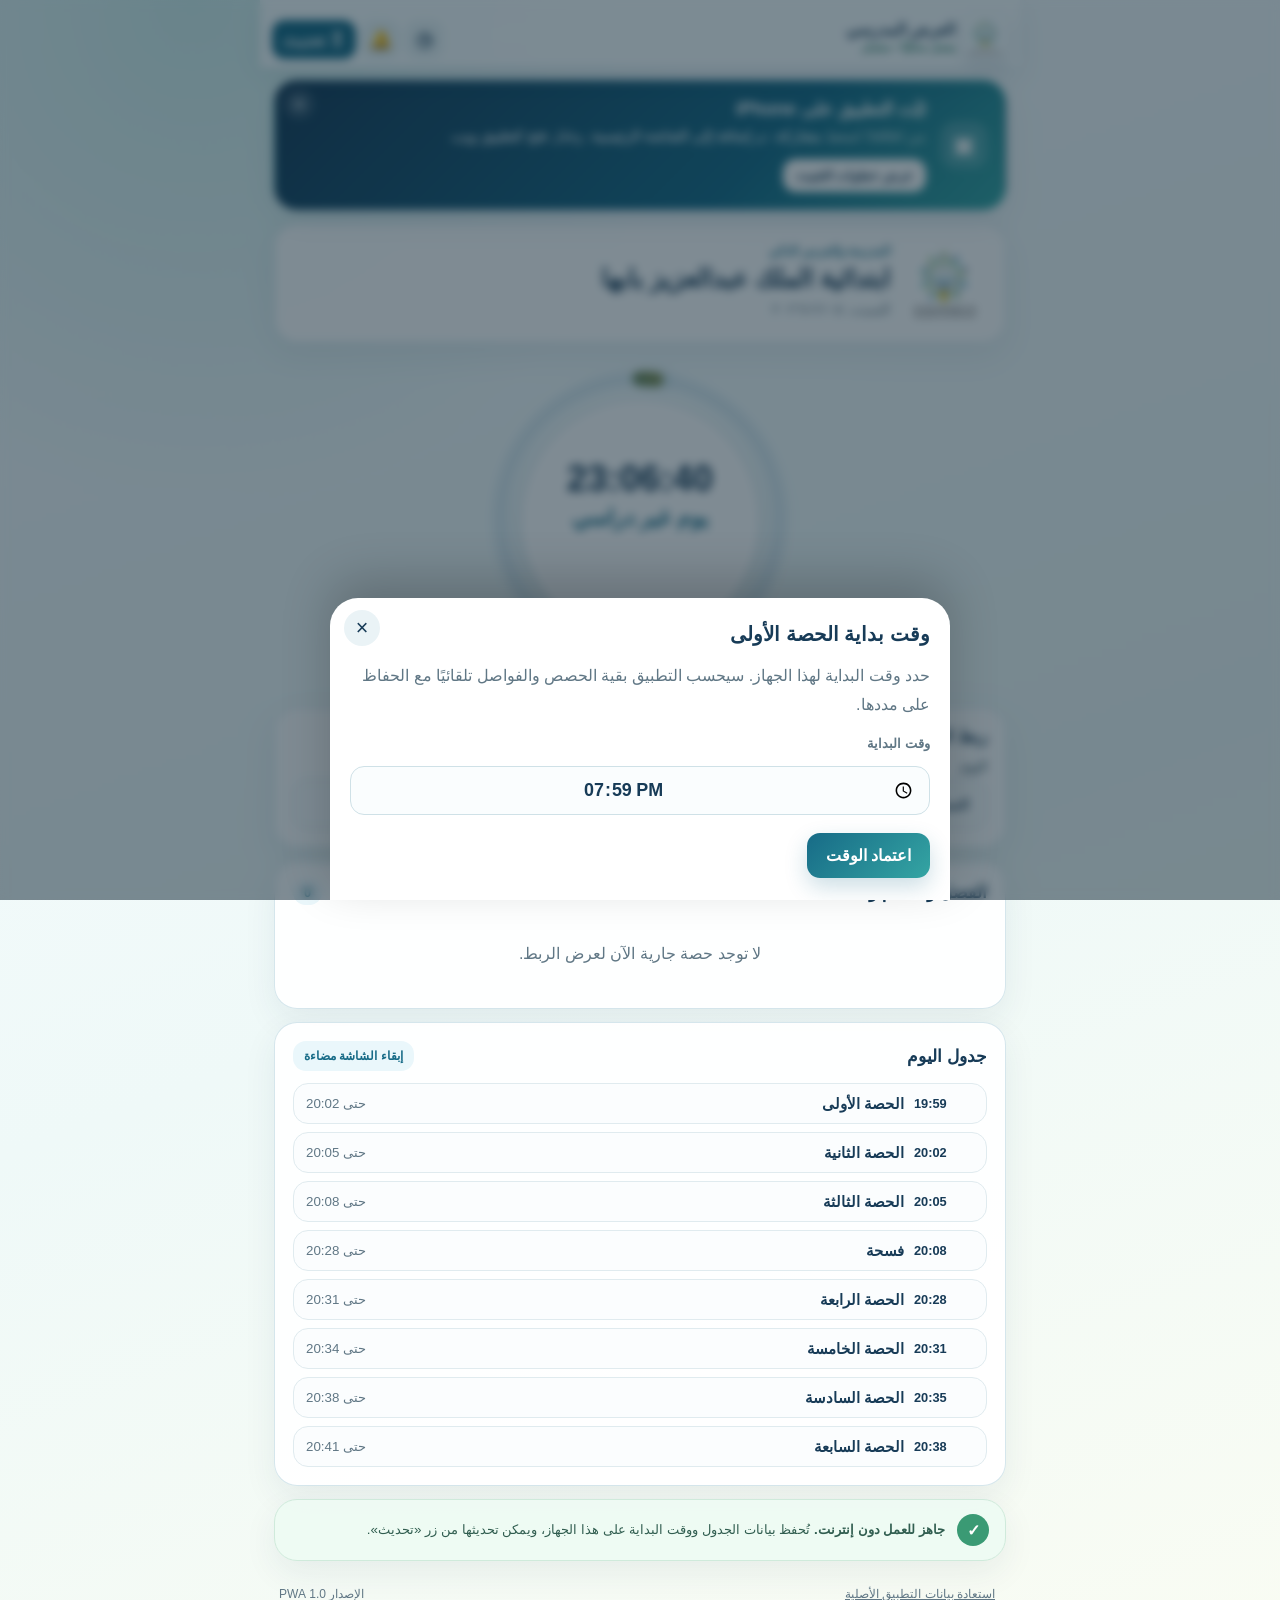
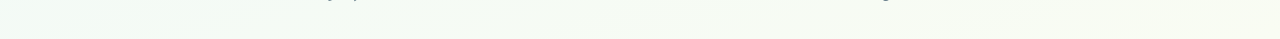
==== iphone/index.html @ 7c3bad20 "إتاحة تطبيق iPhone كتطبيق ويب قابل للتثبيت" ====
<!doctype html>
<html lang="ar" dir="rtl">
<head>
  <meta charset="utf-8">
  <meta name="viewport" content="width=device-width,initial-scale=1,viewport-fit=cover">
  <meta name="theme-color" content="#176b87">
  <meta name="description" content="تطبيق المدرسة والجرس الذكي للعرض المدرسي على iPhone ويعمل دون إنترنت.">
  <meta name="apple-mobile-web-app-capable" content="yes">
  <meta name="mobile-web-app-capable" content="yes">
  <meta name="apple-mobile-web-app-status-bar-style" content="default">
  <meta name="apple-mobile-web-app-title" content="المدرسة والجرس">
  <link rel="manifest" href="./manifest.webmanifest">
  <link rel="apple-touch-icon" sizes="180x180" href="./icons/apple-touch-icon.png">
  <link rel="icon" type="image/png" sizes="192x192" href="./icons/icon-192.png">
  <link rel="stylesheet" href="./styles.css">
  <title>المدرسة والجرس الذكي</title>
</head>
<body>
  <div id="boot" class="boot" aria-live="polite">
    <img src="./icons/icon-1024.png" width="150" height="150" alt="">
    <strong>المدرسة والجرس الذكي</strong>
    <span>جاري تجهيز بيانات المدرسة…</span>
    <div class="boot-bar"><i></i></div>
  </div>

  <main id="app" class="app-shell" hidden>
    <header class="topbar">
      <div class="topbar-title">
        <img src="./icons/icon-192.png" width="44" height="44" alt="">
        <div>
          <strong>العرض المدرسي</strong>
          <span id="connection-state">يعمل محليًا</span>
        </div>
      </div>
      <div class="topbar-actions">
        <button id="time-button" class="icon-button" type="button" title="وقت بداية الحصة الأولى" aria-label="وقت بداية الحصة الأولى">◷</button>
        <button id="bell-button" class="icon-button" type="button" title="تشغيل الجرس" aria-label="تشغيل الجرس">🔔</button>
        <button id="update-button" class="text-button" type="button"><span>↥</span> تحديث</button>
        <input id="update-file" type="file" accept=".schooldata,.db,.sqlite,.sqlite3,.json,application/json,application/octet-stream" hidden>
      </div>
    </header>

    <section id="install-card" class="install-card" aria-labelledby="install-title">
      <button id="dismiss-install" class="dismiss" type="button" aria-label="إخفاء">×</button>
      <div class="install-icon">▣</div>
      <div>
        <h1 id="install-title">ثبّت التطبيق على iPhone</h1>
        <p>من Safari اضغط <strong>مشاركة</strong>، ثم <strong>إضافة إلى الشاشة الرئيسية</strong>، وفعّل <strong>فتح كتطبيق ويب</strong>.</p>
        <button id="install-help-button" class="primary-button compact" type="button">عرض خطوات التثبيت</button>
      </div>
    </section>

    <section class="school-card">
      <img class="school-logo" src="./icons/icon-1024.png" width="84" height="84" alt="شعار المدرسة">
      <div>
        <p class="eyebrow">المدرسة والجرس الذكي</p>
        <h1 id="school-name">ابتدائية الملك عبدالعزيز بأبها</h1>
        <p id="school-date" class="muted"></p>
        <p id="local-start-label" class="local-start"></p>
      </div>
    </section>

    <section class="clock-card" aria-live="polite">
      <div class="clock-ring">
        <svg viewBox="0 0 320 320" aria-hidden="true">
          <defs>
            <linearGradient id="ring-gradient" x1="0" y1="0" x2="1" y2="1">
              <stop offset="0" stop-color="#34a5a3"></stop>
              <stop offset=".58" stop-color="#176b87"></stop>
              <stop offset="1" stop-color="#f3b61f"></stop>
            </linearGradient>
          </defs>
          <circle class="ring-track" cx="160" cy="160" r="142"></circle>
          <circle id="ring-progress" class="ring-progress" cx="160" cy="160" r="142"></circle>
        </svg>
        <div class="clock-content">
          <time id="current-time">00:00:00</time>
          <strong id="period-title">تهيئة الجدول</strong>
          <span id="period-detail"></span>
          <b id="countdown"></b>
        </div>
      </div>
    </section>

    <section class="panel controls-panel">
      <h2>ربط الحصة الحالية</h2>
      <label>
        <span>اليوم</span>
        <select id="day-select"></select>
      </label>
      <label>
        <span>البحث</span>
        <input id="search-input" type="search" inputmode="search" autocomplete="off" placeholder="اسم المعلم أو المادة أو الفصل">
      </label>
    </section>

    <section class="panel">
      <div class="section-heading">
        <h2>الفصل والمعلم والمادة</h2>
        <span id="links-count" class="count-pill">0</span>
      </div>
      <div id="current-links" class="links-list"></div>
    </section>

    <section class="panel">
      <div class="section-heading">
        <h2>جدول اليوم</h2>
        <button id="wake-button" class="subtle-button" type="button">إبقاء الشاشة مضاءة</button>
      </div>
      <div id="schedule-list" class="schedule-list"></div>
    </section>

    <section class="offline-note">
      <span>✓</span>
      <p><strong>جاهز للعمل دون إنترنت.</strong> تُحفظ بيانات الجدول ووقت البداية على هذا الجهاز، ويمكن تحديثها من زر «تحديث».</p>
    </section>

    <footer>
      <button id="reset-button" type="button">استعادة بيانات التطبيق الأصلية</button>
      <span>الإصدار 1.0 PWA</span>
    </footer>
  </main>

  <div id="modal" class="modal" hidden>
    <div class="modal-backdrop" data-close-modal></div>
    <section class="modal-sheet" role="dialog" aria-modal="true" aria-labelledby="modal-title">
      <button class="modal-close" type="button" data-close-modal aria-label="إغلاق">×</button>
      <div id="modal-content"></div>
    </section>
  </div>

  <div id="toast" class="toast" role="status" aria-live="polite" hidden></div>

  <script src="./vendor/fflate.js" defer></script>
  <script src="./vendor/sql-wasm.js" defer></script>
  <script src="./app.js" defer></script>
</body>
</html>
---- iphone/styles.css ----
:root {
  color-scheme: light;
  --navy: #173b57;
  --primary: #176b87;
  --secondary: #34a5a3;
  --sky: #eaf7fb;
  --amber: #f3b61f;
  --muted: #607785;
  --line: #d7e7ec;
  --danger: #c63f3f;
  --safe-top: env(safe-area-inset-top, 0px);
  --safe-bottom: env(safe-area-inset-bottom, 0px);
  font-family: Tahoma, Arial, sans-serif;
}

* { box-sizing: border-box; }

html {
  min-height: 100%;
  background: #eef8fa;
  -webkit-text-size-adjust: 100%;
}

body {
  min-height: 100vh;
  min-height: 100dvh;
  margin: 0;
  color: var(--navy);
  background:
    radial-gradient(circle at 15% 0, rgba(99, 205, 190, .25), transparent 31rem),
    linear-gradient(160deg, #f7fcff, #eff9f8 55%, #f9fcf3);
  overscroll-behavior-y: none;
}

button, input, select { font: inherit; }
button { -webkit-tap-highlight-color: transparent; }
[hidden] { display: none !important; }

.boot {
  position: fixed;
  inset: 0;
  z-index: 50;
  display: grid;
  place-content: center;
  justify-items: center;
  gap: 13px;
  padding: 28px;
  padding-top: calc(28px + var(--safe-top));
  background: linear-gradient(155deg, #f6fcff, #e9f8f4);
  text-align: center;
}

.boot img { width: 145px; height: 145px; object-fit: contain; }
.boot strong { font-size: 1.32rem; font-weight: 900; }
.boot span { color: var(--muted); }
.boot-bar { width: min(220px, 70vw); height: 7px; overflow: hidden; border-radius: 999px; background: #dcecf2; }
.boot-bar i { display: block; width: 45%; height: 100%; border-radius: inherit; background: linear-gradient(90deg, var(--secondary), var(--primary)); animation: loading 1.1s ease-in-out infinite alternate; }

@keyframes loading { to { transform: translateX(-120%); } }

.app-shell {
  width: min(760px, 100%);
  min-height: 100vh;
  margin: 0 auto;
  padding: calc(80px + var(--safe-top)) 14px calc(28px + var(--safe-bottom));
}

.topbar {
  position: fixed;
  z-index: 30;
  top: 0;
  left: 50%;
  width: min(760px, 100%);
  min-height: calc(68px + var(--safe-top));
  transform: translateX(-50%);
  display: flex;
  align-items: flex-end;
  justify-content: space-between;
  gap: 10px;
  padding: calc(8px + var(--safe-top)) 12px 8px;
  border-bottom: 1px solid rgba(211, 229, 235, .9);
  background: rgba(250, 254, 255, .88);
  box-shadow: 0 8px 28px rgba(23, 59, 87, .08);
  -webkit-backdrop-filter: blur(20px);
  backdrop-filter: blur(20px);
}

.topbar-title { min-width: 0; display: flex; align-items: center; gap: 9px; }
.topbar-title img { width: 44px; height: 44px; flex: 0 0 auto; border-radius: 12px; box-shadow: 0 5px 14px rgba(23, 59, 87, .14); }
.topbar-title div { min-width: 0; display: grid; gap: 1px; }
.topbar-title strong { overflow: hidden; text-overflow: ellipsis; white-space: nowrap; font-size: .98rem; }
.topbar-title span { color: #37846f; font-size: .72rem; font-weight: 700; }
.topbar-actions { display: flex; align-items: center; gap: 5px; }

.icon-button, .text-button, .primary-button, .subtle-button {
  border: 0;
  border-radius: 13px;
  cursor: pointer;
  font-weight: 800;
}

.icon-button {
  display: grid;
  width: 39px;
  height: 39px;
  place-items: center;
  padding: 0;
  color: var(--navy);
  background: #e9f4f6;
  font-size: 1.17rem;
}

.icon-button.is-active { color: #fff; background: var(--primary); box-shadow: 0 7px 18px rgba(23, 107, 135, .28); }

.text-button {
  min-height: 39px;
  padding: 0 11px;
  color: #fff;
  background: var(--primary);
}

.text-button span { font-size: 1.2rem; }

.install-card, .school-card, .panel, .offline-note {
  border: 1px solid rgba(211, 229, 235, .95);
  border-radius: 23px;
  background: rgba(255, 255, 255, .92);
  box-shadow: 0 12px 34px rgba(23, 59, 87, .07);
}

.install-card {
  position: relative;
  display: grid;
  grid-template-columns: auto 1fr;
  gap: 14px;
  align-items: center;
  margin-bottom: 13px;
  padding: 17px;
  padding-left: 42px;
  color: #fff;
  border-color: transparent;
  background: linear-gradient(135deg, #173b57, #176b87 65%, #34a5a3);
}

.install-card h1 { margin: 0 0 5px; font-size: 1.13rem; }
.install-card p { margin: 0 0 10px; color: rgba(255,255,255,.86); font-size: .88rem; line-height: 1.7; }
.install-icon { display: grid; width: 48px; height: 48px; place-items: center; border-radius: 16px; background: rgba(255,255,255,.16); font-size: 1.55rem; }
.dismiss { position: absolute; top: 8px; left: 9px; width: 30px; height: 30px; border: 0; border-radius: 50%; color: #fff; background: rgba(255,255,255,.14); font-size: 1.25rem; }

.primary-button { padding: 13px 19px; color: #fff; background: linear-gradient(135deg, var(--primary), var(--secondary)); box-shadow: 0 9px 22px rgba(23, 107, 135, .22); }
.primary-button.compact { padding: 9px 13px; color: var(--navy); background: #fff; box-shadow: none; font-size: .82rem; }

.school-card {
  display: grid;
  grid-template-columns: 84px 1fr;
  gap: 14px;
  align-items: center;
  padding: 17px;
}

.school-logo { width: 84px; height: 84px; object-fit: contain; }
.eyebrow { margin: 0 0 3px; color: var(--primary); font-size: .78rem; font-weight: 800; }
.school-card h1 { margin: 0; font-size: clamp(1.12rem, 5vw, 1.55rem); line-height: 1.45; }
.muted { margin: 4px 0 0; color: var(--muted); font-size: .85rem; }
.local-start { margin: 5px 0 0; color: var(--primary); font-size: .82rem; font-weight: 800; }

.clock-card { display: grid; place-items: center; padding: 18px 0 13px; }
.clock-ring { position: relative; width: min(316px, 88vw); aspect-ratio: 1; }
.clock-ring svg { width: 100%; height: 100%; transform: rotate(-90deg); overflow: visible; }
.ring-track, .ring-progress { fill: none; stroke-width: 15; }
.ring-track { stroke: #dcecf2; }
.ring-progress { stroke: url(#ring-gradient); stroke-linecap: round; stroke-dasharray: 892.22; stroke-dashoffset: 875; transition: stroke-dashoffset .5s linear; filter: drop-shadow(0 5px 5px rgba(23,107,135,.2)); }

.clock-content {
  position: absolute;
  inset: 39px;
  display: flex;
  flex-direction: column;
  align-items: center;
  justify-content: center;
  padding: 15px;
  border: 1px solid rgba(216, 231, 236, .72);
  border-radius: 50%;
  background: #fff;
  box-shadow: 0 13px 28px rgba(23, 59, 87, .12);
  text-align: center;
}

.clock-content time { direction: ltr; color: var(--navy); font-size: clamp(1.65rem, 9vw, 2.28rem); font-weight: 900; font-variant-numeric: tabular-nums; }
.clock-content strong { margin-top: 5px; color: var(--primary); font-size: clamp(1.04rem, 5vw, 1.35rem); }
.clock-content span { min-height: 1.35em; margin-top: 3px; color: var(--muted); font-size: .85rem; }
.clock-content b { direction: ltr; min-height: 1.4em; margin-top: 6px; color: #a87400; font-size: 1.14rem; font-variant-numeric: tabular-nums; }

.panel { margin-top: 13px; padding: 18px; }
.panel h2 { margin: 0 0 13px; font-size: 1.08rem; }
.controls-panel { display: grid; grid-template-columns: 1fr 1fr; gap: 12px; }
.controls-panel h2 { grid-column: 1 / -1; margin-bottom: 0; }
label { display: grid; gap: 6px; color: var(--muted); font-size: .82rem; font-weight: 800; }
input, select { width: 100%; min-height: 49px; padding: 0 13px; border: 1px solid #cfe1e7; border-radius: 14px; outline: none; color: var(--navy); background: #fafdfe; }
input:focus, select:focus { border-color: var(--primary); box-shadow: 0 0 0 3px rgba(23, 107, 135, .1); }

.section-heading { display: flex; align-items: center; justify-content: space-between; gap: 12px; margin-bottom: 12px; }
.section-heading h2 { margin: 0; }
.count-pill { min-width: 29px; padding: 5px 8px; border-radius: 999px; color: var(--primary); background: var(--sky); text-align: center; font-size: .8rem; font-weight: 900; }
.links-list { display: grid; gap: 9px; }
.link-row { display: grid; grid-template-columns: 44px 1fr; gap: 11px; align-items: center; padding: 12px; border: 1px solid #d5e8ef; border-radius: 17px; background: var(--sky); }
.link-icon { display: grid; width: 44px; height: 44px; place-items: center; border-radius: 50%; color: var(--primary); background: #fff; font-size: 1.15rem; }
.link-row strong { display: block; font-size: 1rem; }
.link-row span { display: block; margin-top: 2px; color: var(--muted); font-size: .86rem; }
.empty { padding: 23px 12px; color: var(--muted); text-align: center; line-height: 1.7; }

.subtle-button { padding: 8px 11px; color: var(--primary); background: var(--sky); font-size: .76rem; }
.subtle-button.is-active { color: #fff; background: var(--primary); }
.schedule-list { display: grid; gap: 8px; }
.schedule-row { display: grid; grid-template-columns: 60px 1fr auto; gap: 10px; align-items: center; padding: 11px 12px; border: 1px solid #e0ebef; border-radius: 15px; background: #fbfdfe; }
.schedule-row.is-current { color: #fff; border-color: transparent; background: linear-gradient(135deg, var(--primary), var(--secondary)); box-shadow: 0 10px 24px rgba(23,107,135,.2); }
.schedule-row time { direction: ltr; font-size: .8rem; font-weight: 900; text-align: left; }
.schedule-row strong { font-size: .91rem; }
.schedule-row small { color: var(--muted); }
.schedule-row.is-current small { color: rgba(255,255,255,.82); }

.offline-note { display: grid; grid-template-columns: 34px 1fr; gap: 10px; align-items: center; margin-top: 13px; padding: 14px 16px; color: #315e50; background: rgba(239, 251, 244, .94); border-color: #cfeadb; }
.offline-note > span { display: grid; width: 32px; height: 32px; place-items: center; border-radius: 50%; color: #fff; background: #3a9a74; font-weight: 900; }
.offline-note p { margin: 0; font-size: .84rem; line-height: 1.7; }

footer { display: flex; align-items: center; justify-content: space-between; gap: 10px; padding: 20px 5px 4px; color: var(--muted); font-size: .75rem; }
footer button { padding: 6px; border: 0; color: var(--muted); background: transparent; text-decoration: underline; }

.modal[hidden], .toast[hidden] { display: none; }
.modal { position: fixed; z-index: 80; inset: 0; display: grid; align-items: end; }
.modal-backdrop { position: absolute; inset: 0; background: rgba(11, 34, 48, .52); -webkit-backdrop-filter: blur(5px); backdrop-filter: blur(5px); }
.modal-sheet { position: relative; z-index: 1; width: min(620px, 100%); max-height: min(82vh, 720px); margin: 0 auto; overflow: auto; padding: 24px 20px calc(22px + var(--safe-bottom)); border-radius: 28px 28px 0 0; background: #fff; box-shadow: 0 -18px 50px rgba(0,0,0,.2); animation: sheet-in .24s ease-out; }
.modal-close { position: absolute; top: 12px; left: 14px; width: 36px; height: 36px; border: 0; border-radius: 50%; color: var(--navy); background: #eaf3f6; font-size: 1.35rem; }
.modal-sheet h2 { margin: 0 0 10px; padding-left: 36px; font-size: 1.25rem; }
.modal-sheet p, .modal-sheet li { color: var(--muted); line-height: 1.8; }
.modal-sheet ol { padding-right: 22px; }
.modal-sheet .form-actions { display: flex; gap: 9px; margin-top: 18px; }
.modal-sheet input[type="time"] { direction: ltr; margin-top: 9px; font-size: 1.12rem; text-align: center; }
.share-glyph { display: inline-grid; width: 28px; height: 28px; place-items: center; border-radius: 8px; color: #fff; background: #1677d2; font-size: 1.1rem; }

@keyframes sheet-in { from { transform: translateY(45%); opacity: 0; } }

.toast { position: fixed; z-index: 100; right: 50%; bottom: calc(18px + var(--safe-bottom)); width: min(520px, calc(100% - 28px)); transform: translateX(50%); padding: 13px 16px; border-radius: 16px; color: #fff; background: #173b57; box-shadow: 0 14px 34px rgba(23,59,87,.3); text-align: center; font-size: .88rem; font-weight: 700; }
.toast.error { background: var(--danger); }

body.standalone .install-card { display: none; }

@media (max-width: 560px) {
  .app-shell { padding-right: 9px; padding-left: 9px; }
  .topbar { padding-right: 8px; padding-left: 8px; }
  .topbar-title img { width: 40px; height: 40px; }
  .topbar-title strong { font-size: .88rem; }
  .topbar-title span { font-size: .66rem; }
  .topbar-actions { gap: 3px; }
  .icon-button { width: 36px; height: 36px; }
  .text-button { min-height: 36px; padding: 0 9px; font-size: .78rem; }
  .install-card { grid-template-columns: 42px 1fr; padding: 15px; padding-left: 38px; }
  .school-card { grid-template-columns: 70px 1fr; padding: 14px; }
  .school-logo { width: 70px; height: 70px; }
  .controls-panel { grid-template-columns: 1fr; }
  .controls-panel h2 { grid-column: auto; }
  .panel { padding: 15px; }
  .schedule-row { grid-template-columns: 54px 1fr; }
  .schedule-row small { grid-column: 2; }
}

@media (max-width: 370px) {
  .topbar-title div { display: none; }
  .topbar-title img { width: 38px; height: 38px; }
  .clock-ring { width: 292px; }
  .clock-content { inset: 38px; }
}

@media (prefers-reduced-motion: reduce) {
  *, *::before, *::after { scroll-behavior: auto !important; transition: none !important; animation: none !important; }
}
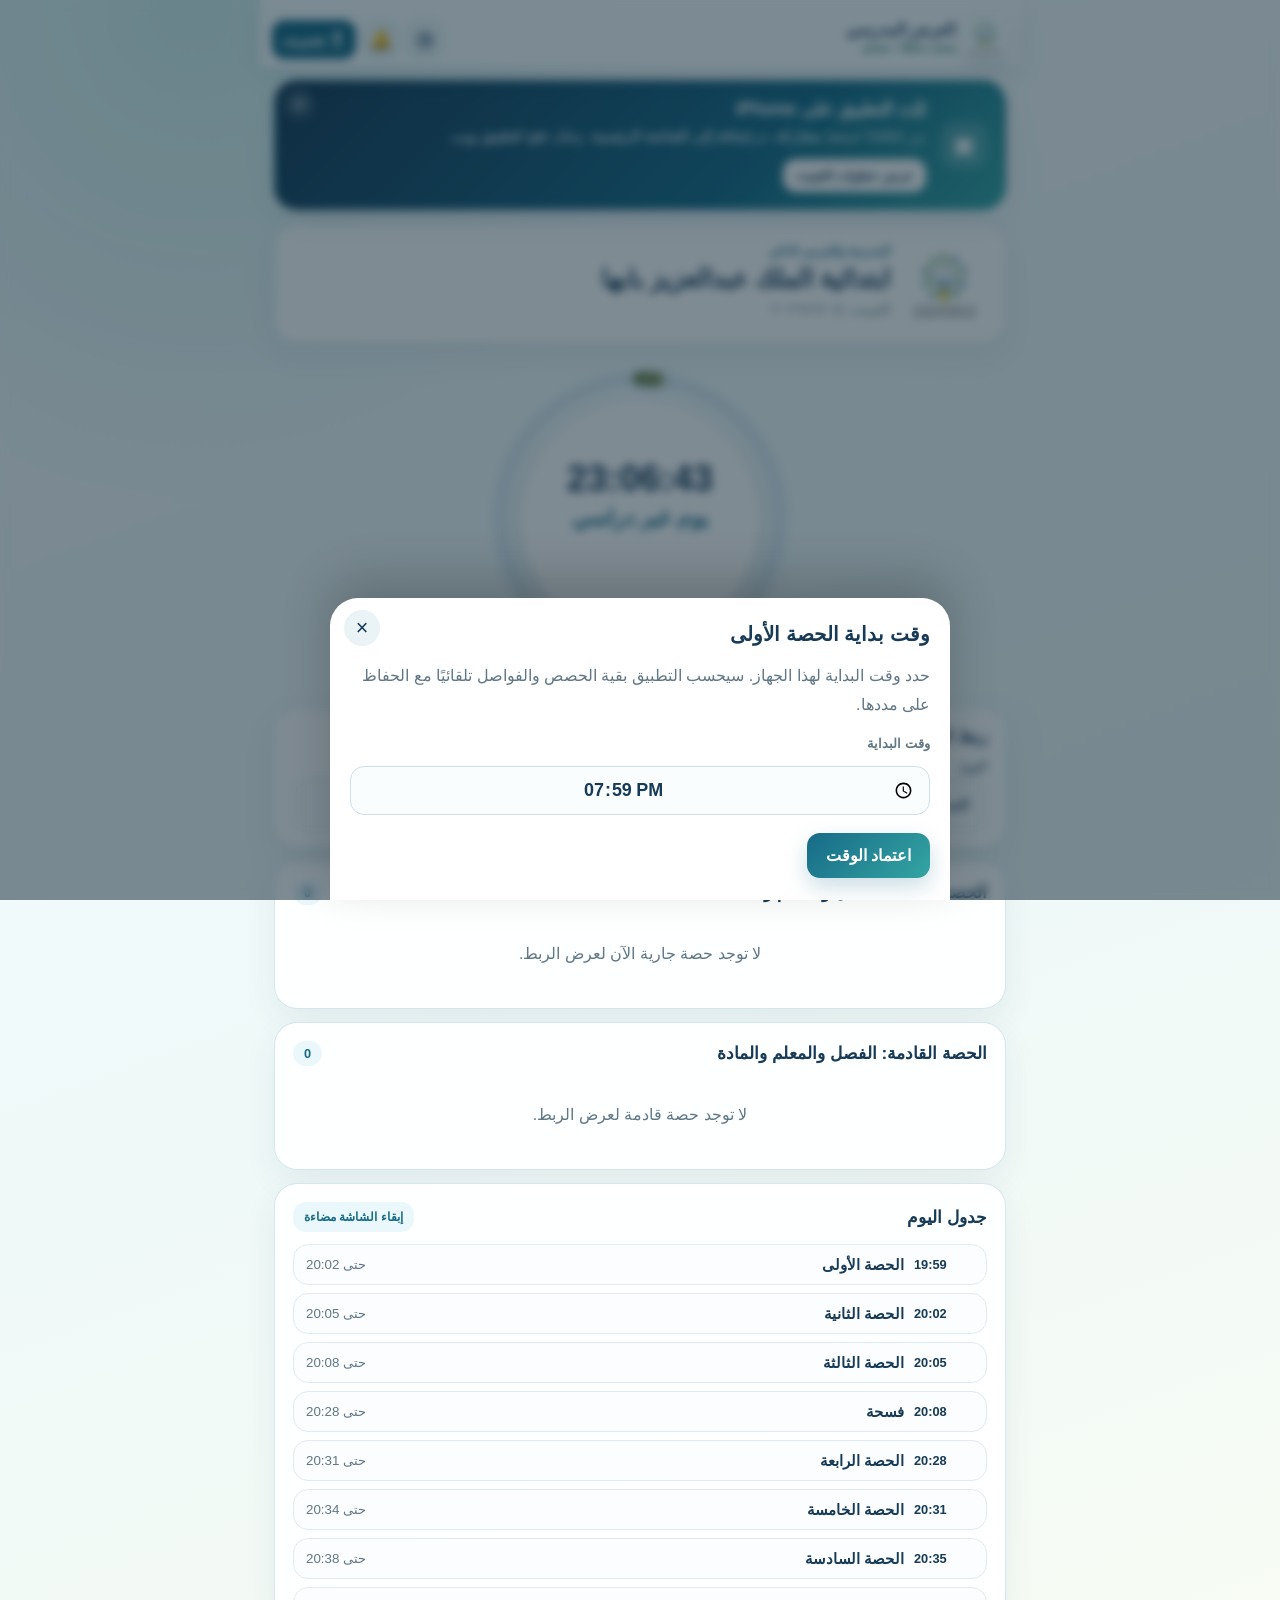
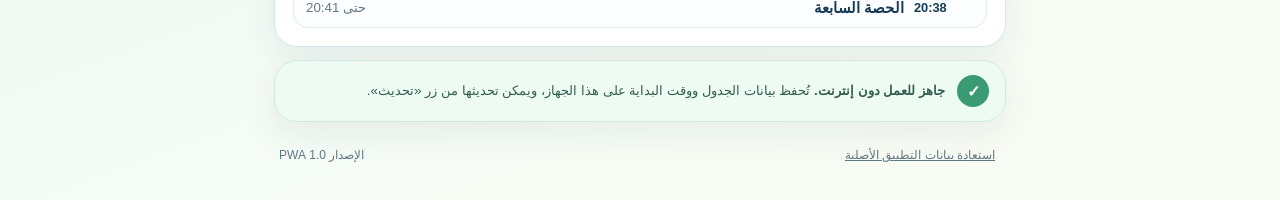
==== commit 3210f73b: "تحديث عام1448" ====
--- a/iphone/index.html
+++ b/iphone/index.html
@@ -83,7 +83,7 @@
     </section>
 
     <section class="panel controls-panel">
-      <h2>ربط الحصة الحالية</h2>
+      <h2>ربط الحصة الحالية والقادمة</h2>
       <label>
         <span>اليوم</span>
         <select id="day-select"></select>
@@ -96,10 +96,18 @@
 
     <section class="panel">
       <div class="section-heading">
-        <h2>الفصل والمعلم والمادة</h2>
+        <h2>الحصة الحالية: الفصل والمعلم والمادة</h2>
         <span id="links-count" class="count-pill">0</span>
       </div>
       <div id="current-links" class="links-list"></div>
+    </section>
+
+    <section class="panel">
+      <div class="section-heading">
+        <h2>الحصة القادمة: الفصل والمعلم والمادة</h2>
+        <span id="next-links-count" class="count-pill">0</span>
+      </div>
+      <div id="next-links" class="links-list"></div>
     </section>
 
     <section class="panel">
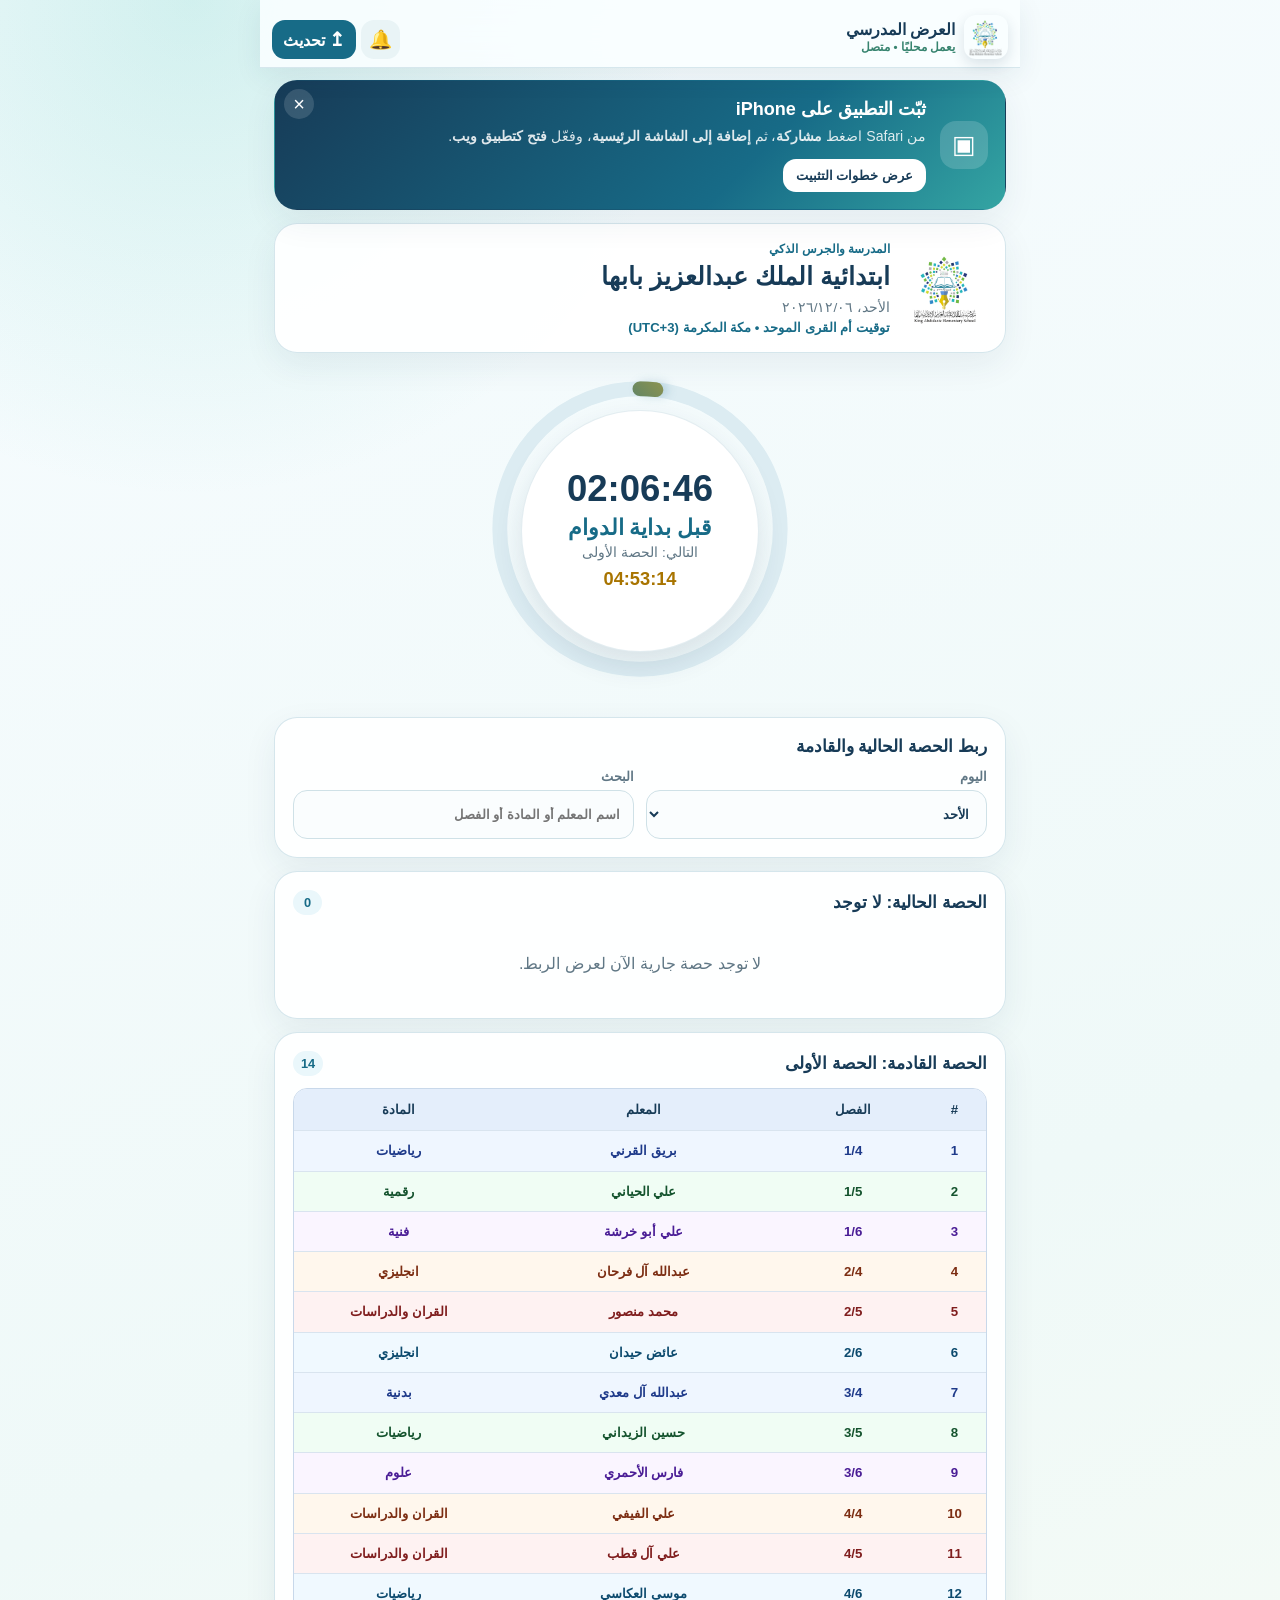
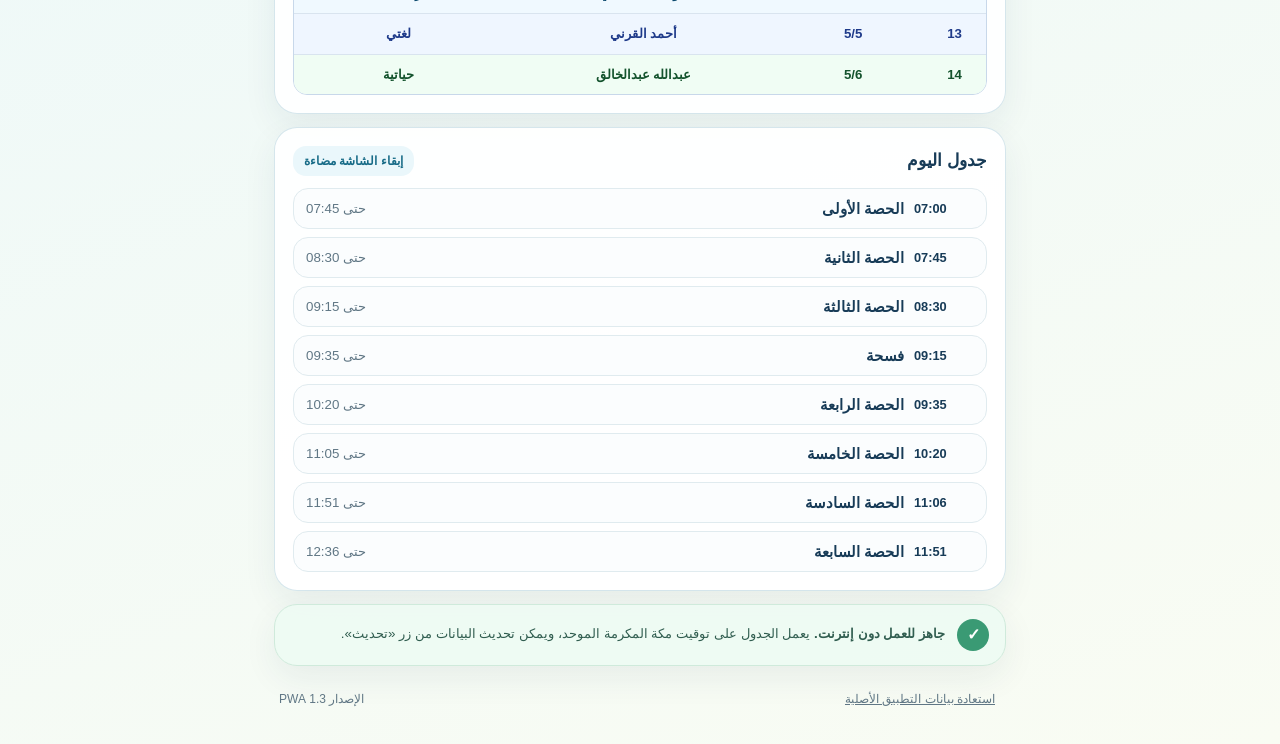
==== commit 9828966e: "تحديث عام1448: تصحيح المؤقت وتوقيت أم القرى" ====
--- a/iphone/index.html
+++ b/iphone/index.html
@@ -33,7 +33,6 @@
         </div>
       </div>
       <div class="topbar-actions">
-        <button id="time-button" class="icon-button" type="button" title="وقت بداية الحصة الأولى" aria-label="وقت بداية الحصة الأولى">◷</button>
         <button id="bell-button" class="icon-button" type="button" title="تشغيل الجرس" aria-label="تشغيل الجرس">🔔</button>
         <button id="update-button" class="text-button" type="button"><span>↥</span> تحديث</button>
         <input id="update-file" type="file" accept=".schooldata,.db,.sqlite,.sqlite3,.json,application/json,application/octet-stream" hidden>
@@ -56,7 +55,7 @@
         <p class="eyebrow">المدرسة والجرس الذكي</p>
         <h1 id="school-name">ابتدائية الملك عبدالعزيز بأبها</h1>
         <p id="school-date" class="muted"></p>
-        <p id="local-start-label" class="local-start"></p>
+        <p class="local-start">توقيت أم القرى الموحد • مكة المكرمة (UTC+3)</p>
       </div>
     </section>
 
@@ -96,7 +95,7 @@
 
     <section class="panel">
       <div class="section-heading">
-        <h2>الحصة الحالية: الفصل والمعلم والمادة</h2>
+        <h2 id="current-links-title">الحصة الحالية</h2>
         <span id="links-count" class="count-pill">0</span>
       </div>
       <div id="current-links" class="links-list"></div>
@@ -104,7 +103,7 @@
 
     <section class="panel">
       <div class="section-heading">
-        <h2>الحصة القادمة: الفصل والمعلم والمادة</h2>
+        <h2 id="next-links-title">الحصة القادمة</h2>
         <span id="next-links-count" class="count-pill">0</span>
       </div>
       <div id="next-links" class="links-list"></div>
@@ -120,12 +119,12 @@
 
     <section class="offline-note">
       <span>✓</span>
-      <p><strong>جاهز للعمل دون إنترنت.</strong> تُحفظ بيانات الجدول ووقت البداية على هذا الجهاز، ويمكن تحديثها من زر «تحديث».</p>
+      <p><strong>جاهز للعمل دون إنترنت.</strong> يعمل الجدول على توقيت مكة المكرمة الموحد، ويمكن تحديث البيانات من زر «تحديث».</p>
     </section>
 
     <footer>
       <button id="reset-button" type="button">استعادة بيانات التطبيق الأصلية</button>
-      <span>الإصدار 1.0 PWA</span>
+      <span>الإصدار 1.3 PWA</span>
     </footer>
   </main>
 
--- a/iphone/styles.css
+++ b/iphone/styles.css
@@ -203,10 +203,18 @@
 .section-heading h2 { margin: 0; }
 .count-pill { min-width: 29px; padding: 5px 8px; border-radius: 999px; color: var(--primary); background: var(--sky); text-align: center; font-size: .8rem; font-weight: 900; }
 .links-list { display: grid; gap: 9px; }
-.link-row { display: grid; grid-template-columns: 44px 1fr; gap: 11px; align-items: center; padding: 12px; border: 1px solid #d5e8ef; border-radius: 17px; background: var(--sky); }
-.link-icon { display: grid; width: 44px; height: 44px; place-items: center; border-radius: 50%; color: var(--primary); background: #fff; font-size: 1.15rem; }
-.link-row strong { display: block; font-size: 1rem; }
-.link-row span { display: block; margin-top: 2px; color: var(--muted); font-size: .86rem; }
+.assignment-table { overflow: hidden; border: 1px solid #c8d8ea; border-radius: 14px; }
+.assignment-table-row { direction: rtl; display: grid; grid-template-columns: .45fr 1fr 2fr 1.5fr; align-items: stretch; border-bottom: 1px solid #d9e4ef; }
+.assignment-table-row:last-child { border-bottom: 0; }
+.assignment-table-row span { display: grid; min-width: 0; place-items: center; padding: 10px 4px; text-align: center; font-size: .83rem; font-weight: 800; line-height: 1.45; overflow-wrap: anywhere; }
+.assignment-table-head { color: var(--navy); background: #e4eefb; }
+.assignment-table-head span { padding-top: 11px; padding-bottom: 11px; font-weight: 900; }
+.palette-0 { color: #1e3a8a; background: #eff6ff; }
+.palette-1 { color: #14532d; background: #f0fdf4; }
+.palette-2 { color: #4a1d96; background: #faf5ff; }
+.palette-3 { color: #7c2d12; background: #fff7ed; }
+.palette-4 { color: #7f1d1d; background: #fef2f2; }
+.palette-5 { color: #0c4a6e; background: #f0f9ff; }
 .empty { padding: 23px 12px; color: var(--muted); text-align: center; line-height: 1.7; }
 
 .subtle-button { padding: 8px 11px; color: var(--primary); background: var(--sky); font-size: .76rem; }
@@ -260,6 +268,7 @@
   .controls-panel { grid-template-columns: 1fr; }
   .controls-panel h2 { grid-column: auto; }
   .panel { padding: 15px; }
+  .assignment-table-row span { padding-right: 2px; padding-left: 2px; font-size: .76rem; }
   .schedule-row { grid-template-columns: 54px 1fr; }
   .schedule-row small { grid-column: 2; }
 }
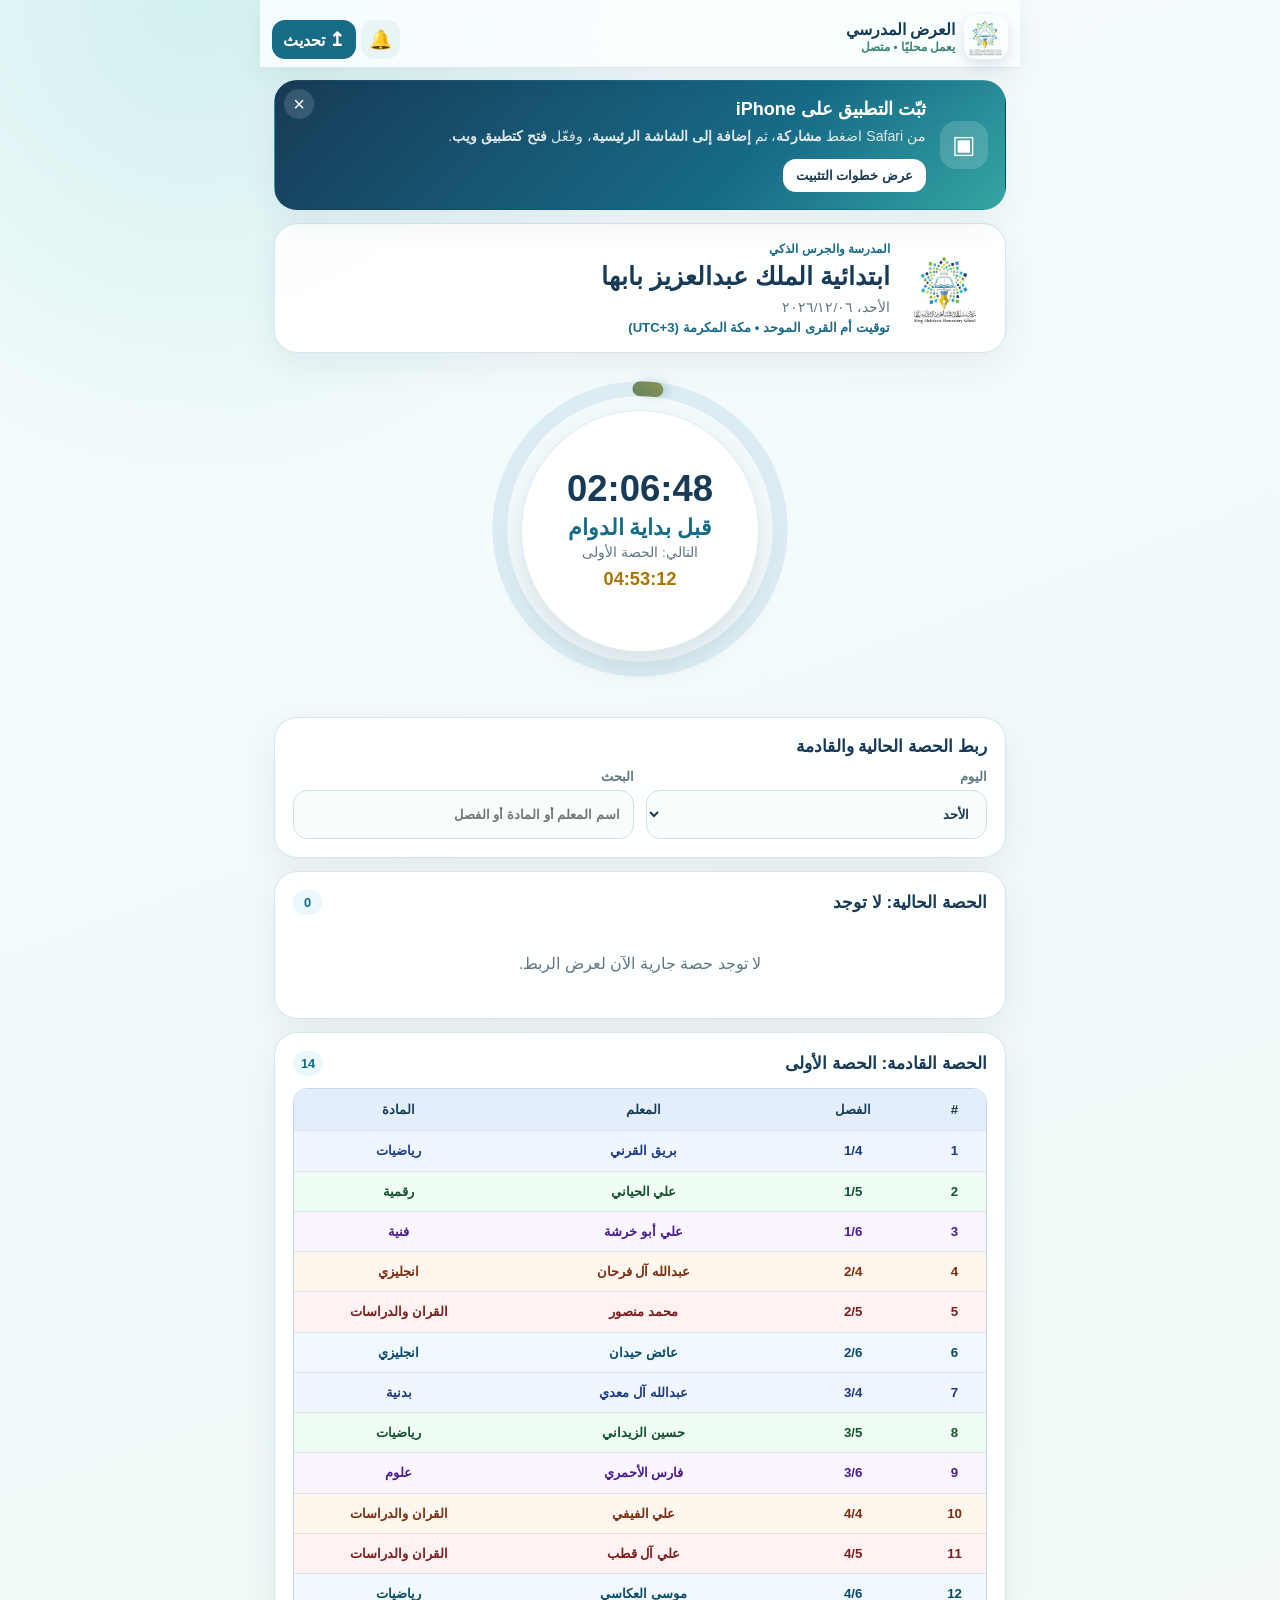
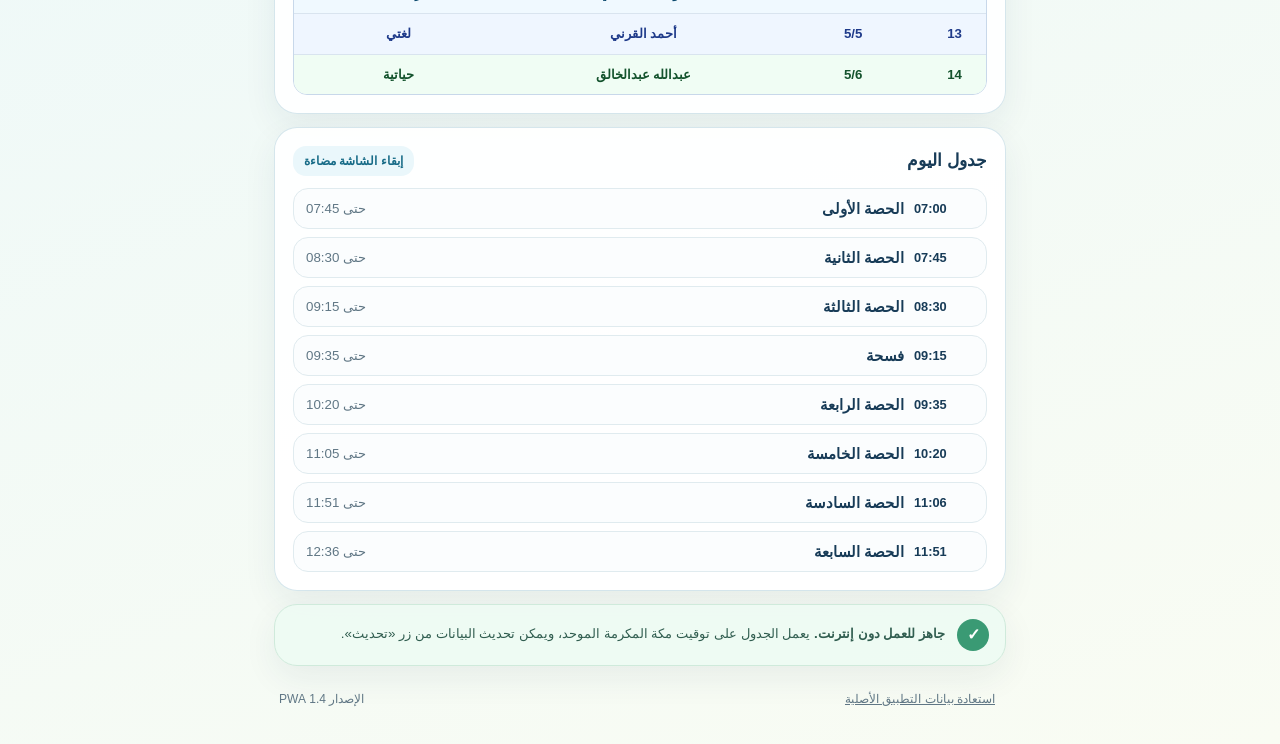
==== commit bfca0f3e: "ربط أصوات الحصص ومنع تداخل الجرس" ====
--- a/iphone/index.html
+++ b/iphone/index.html
@@ -124,7 +124,7 @@
 
     <footer>
       <button id="reset-button" type="button">استعادة بيانات التطبيق الأصلية</button>
-      <span>الإصدار 1.3 PWA</span>
+      <span>الإصدار 1.4 PWA</span>
     </footer>
   </main>
 
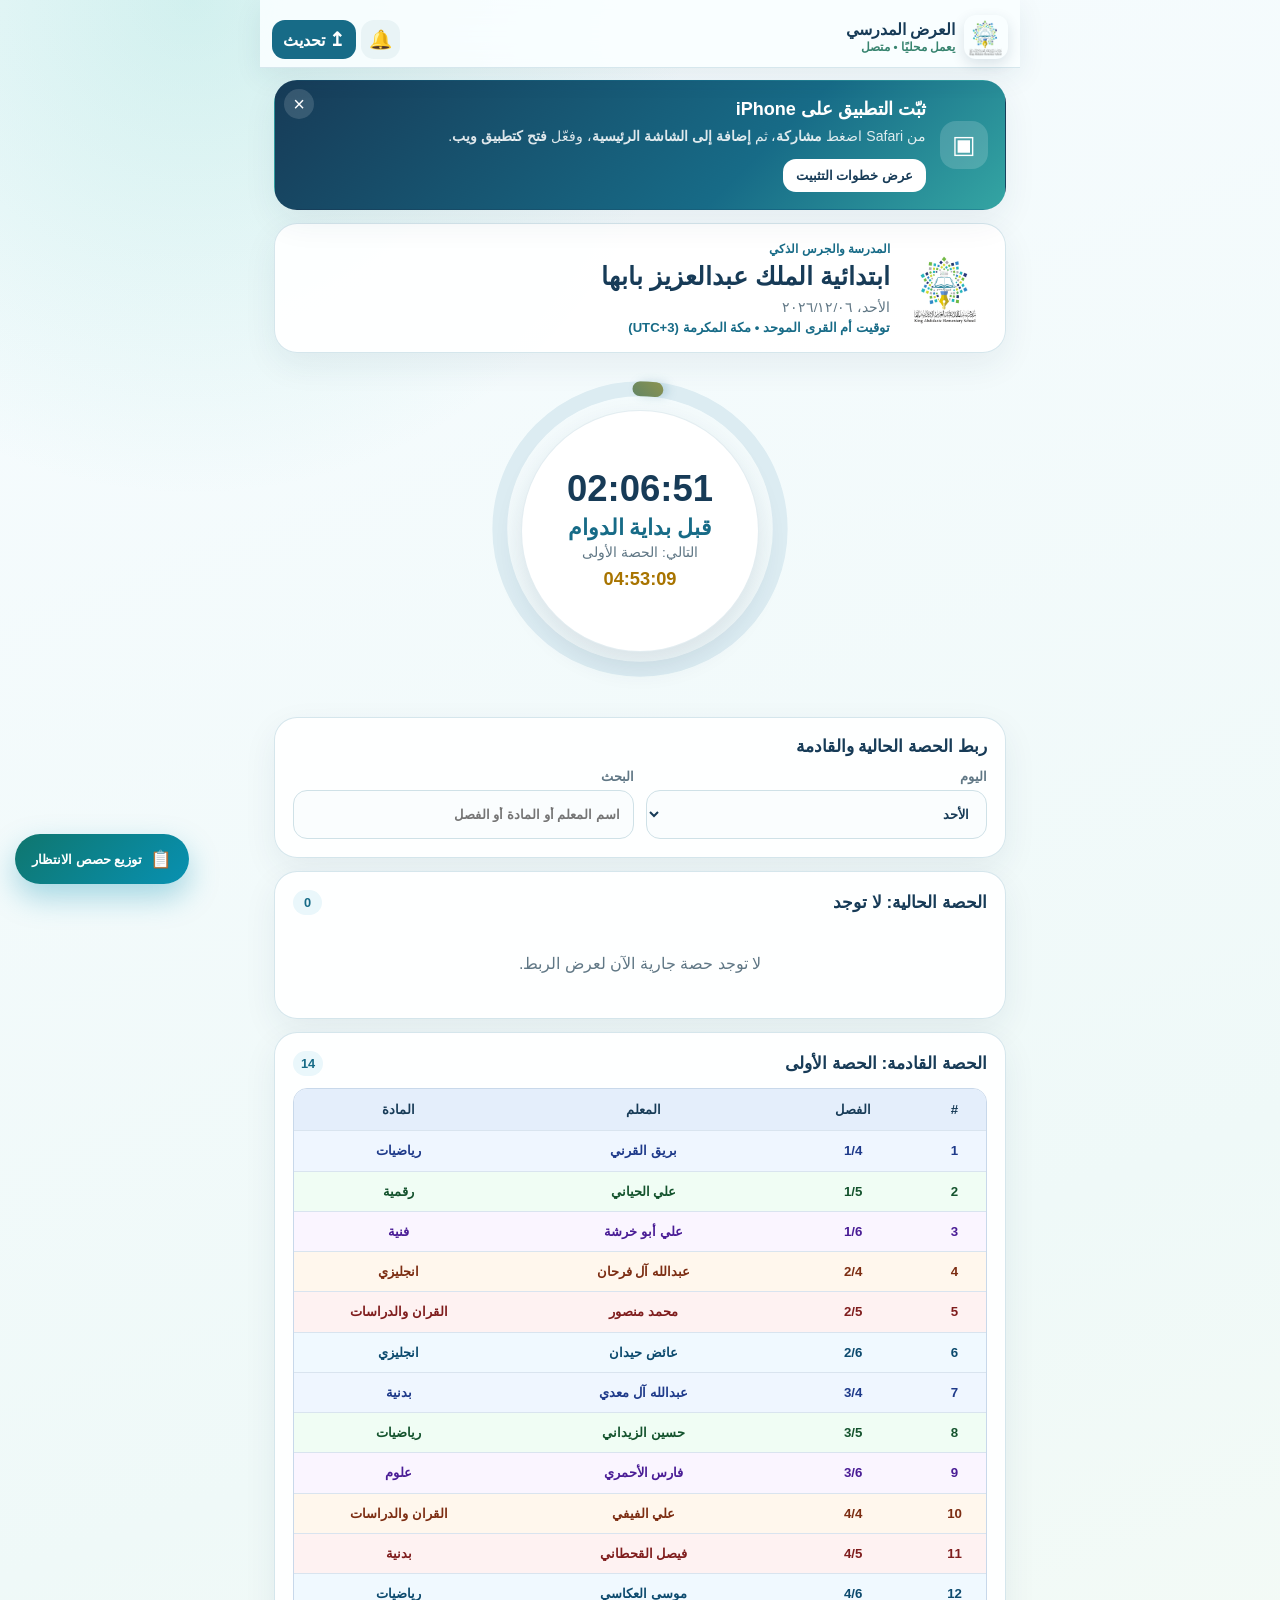
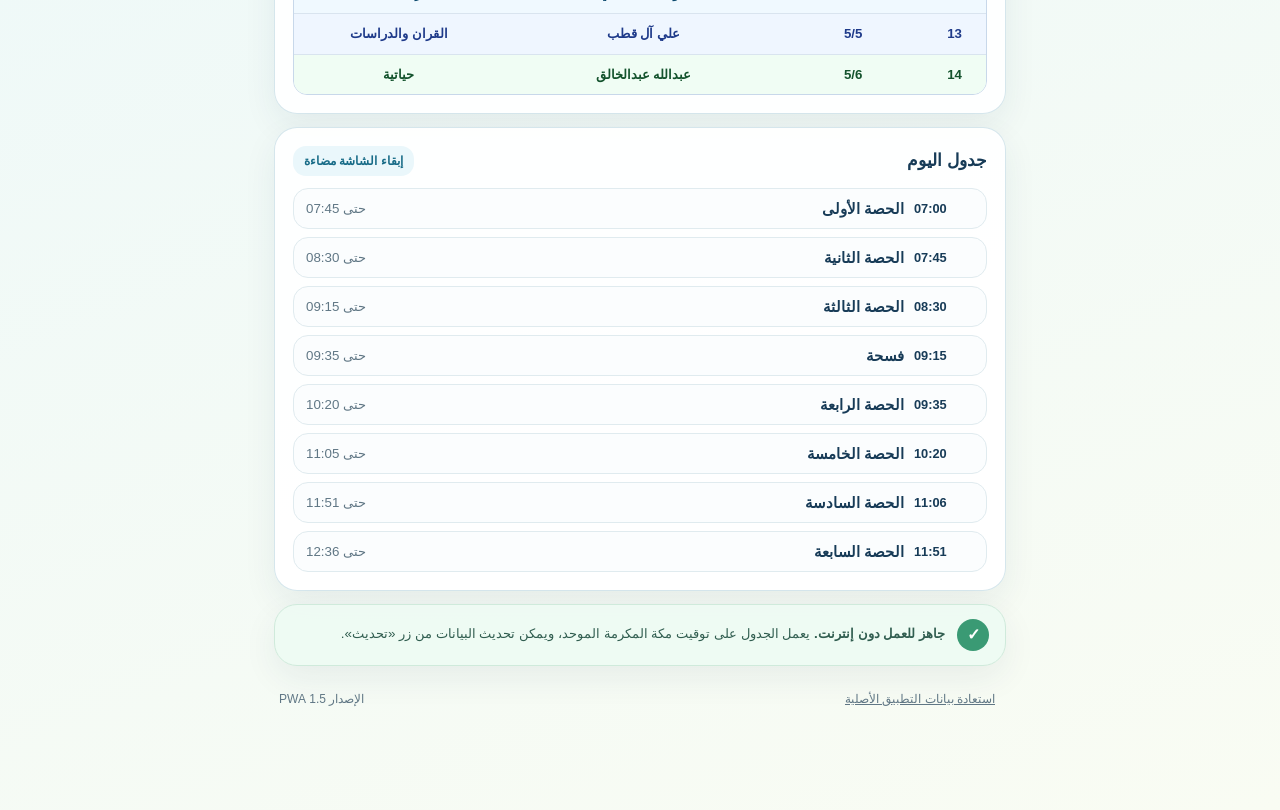
==== commit 8f4233da: "إضافة توزيع حصص الانتظار مع البحث" ====
--- a/iphone/index.html
+++ b/iphone/index.html
@@ -122,9 +122,14 @@
       <p><strong>جاهز للعمل دون إنترنت.</strong> يعمل الجدول على توقيت مكة المكرمة الموحد، ويمكن تحديث البيانات من زر «تحديث».</p>
     </section>
 
+    <button id="waiting-button" class="waiting-fab" type="button" aria-label="عرض توزيع حصص الانتظار">
+      <span aria-hidden="true">📋</span>
+      <strong>توزيع حصص الانتظار</strong>
+    </button>
+
     <footer>
       <button id="reset-button" type="button">استعادة بيانات التطبيق الأصلية</button>
-      <span>الإصدار 1.4 PWA</span>
+      <span>الإصدار 1.5 PWA</span>
     </footer>
   </main>
 
--- a/iphone/styles.css
+++ b/iphone/styles.css
@@ -231,8 +231,25 @@
 .offline-note > span { display: grid; width: 32px; height: 32px; place-items: center; border-radius: 50%; color: #fff; background: #3a9a74; font-weight: 900; }
 .offline-note p { margin: 0; font-size: .84rem; line-height: 1.7; }
 
-footer { display: flex; align-items: center; justify-content: space-between; gap: 10px; padding: 20px 5px 4px; color: var(--muted); font-size: .75rem; }
+footer { display: flex; align-items: center; justify-content: space-between; gap: 10px; padding: 20px 5px calc(70px + var(--safe-bottom)); color: var(--muted); font-size: .75rem; }
 footer button { padding: 6px; border: 0; color: var(--muted); background: transparent; text-decoration: underline; }
+
+.waiting-fab { position: fixed; z-index: 45; left: max(15px, env(safe-area-inset-left)); bottom: calc(16px + var(--safe-bottom)); display: flex; align-items: center; gap: 8px; min-height: 50px; padding: 0 17px; border: 0; border-radius: 999px; color: #fff; background: linear-gradient(135deg, #0f766e, #0891b2); box-shadow: 0 13px 30px rgba(8, 145, 178, .34); font-size: .82rem; }
+.waiting-fab span { font-size: 1.08rem; }
+.waiting-fab strong { font-weight: 900; }
+.waiting-fab:active { transform: translateY(1px); }
+.waiting-summary { margin: 0 0 14px; padding: 10px 12px; border: 1px solid #a5f3fc; border-radius: 13px; color: #155e75 !important; background: #ecfeff; text-align: center; font-size: .82rem; font-weight: 900; }
+.waiting-search-label { margin-bottom: 8px; }
+.waiting-result-count { margin: 8px 0 !important; color: var(--navy) !important; font-size: .79rem; font-weight: 900; }
+.waiting-results { display: grid; gap: 9px; }
+.waiting-card { display: grid; grid-template-columns: 38px 1fr; gap: 8px 10px; align-items: center; padding: 12px; border: 1px solid #dce8ed; border-radius: 16px; background: #f9fcfd; }
+.waiting-order { display: grid; width: 38px; height: 38px; place-items: center; border-radius: 50%; color: var(--primary); background: var(--sky); }
+.waiting-identity { display: grid; gap: 2px; min-width: 0; }
+.waiting-identity strong { color: var(--navy); font-size: .94rem; }
+.waiting-identity span { color: var(--primary); font-size: .78rem; font-weight: 800; }
+.waiting-counts { grid-column: 1 / -1; display: flex; flex-wrap: wrap; gap: 6px; }
+.waiting-chip { padding: 5px 8px; border-radius: 999px; color: var(--primary); background: var(--sky); font-size: .7rem; font-weight: 900; }
+.waiting-chip.reserve { color: #8a5a00; background: #fff4d6; }
 
 .modal[hidden], .toast[hidden] { display: none; }
 .modal { position: fixed; z-index: 80; inset: 0; display: grid; align-items: end; }
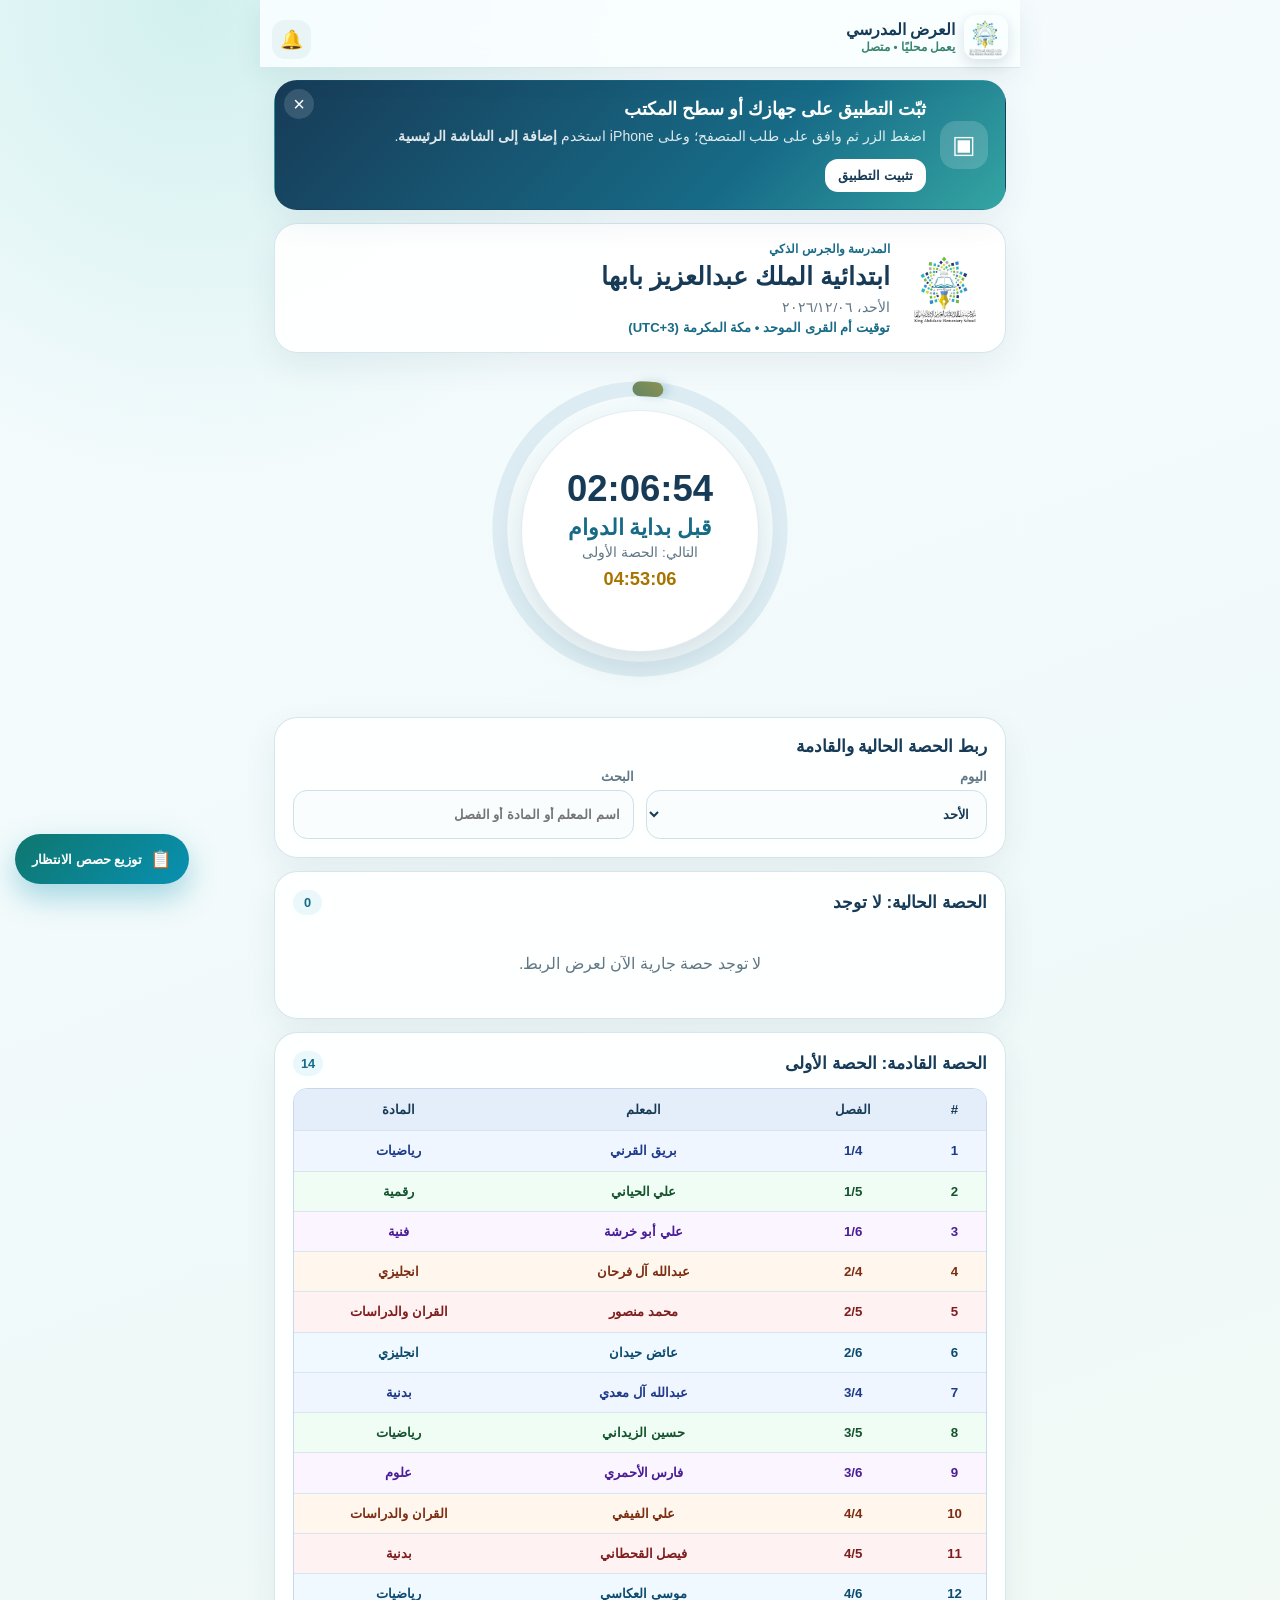
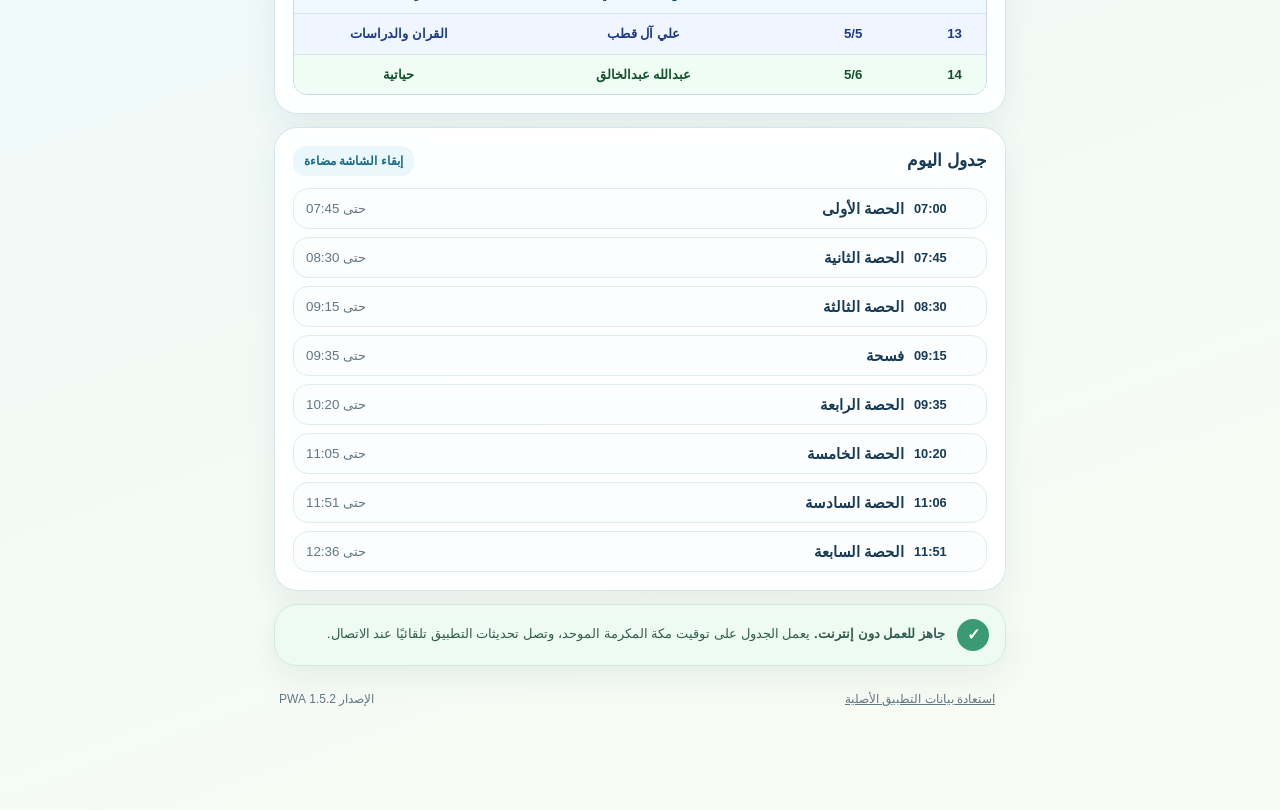
==== commit ba7b5bb9: "تحديث الجدول العام والفصول وتوزيع الانتظار" ====
--- a/iphone/index.html
+++ b/iphone/index.html
@@ -4,7 +4,7 @@
   <meta charset="utf-8">
   <meta name="viewport" content="width=device-width,initial-scale=1,viewport-fit=cover">
   <meta name="theme-color" content="#176b87">
-  <meta name="description" content="تطبيق المدرسة والجرس الذكي للعرض المدرسي على iPhone ويعمل دون إنترنت.">
+  <meta name="description" content="تطبيق المدرسة والجرس الذكي للعرض المدرسي على Android وiPhone ويعمل دون إنترنت.">
   <meta name="apple-mobile-web-app-capable" content="yes">
   <meta name="mobile-web-app-capable" content="yes">
   <meta name="apple-mobile-web-app-status-bar-style" content="default">
@@ -34,8 +34,6 @@
       </div>
       <div class="topbar-actions">
         <button id="bell-button" class="icon-button" type="button" title="تشغيل الجرس" aria-label="تشغيل الجرس">🔔</button>
-        <button id="update-button" class="text-button" type="button"><span>↥</span> تحديث</button>
-        <input id="update-file" type="file" accept=".schooldata,.db,.sqlite,.sqlite3,.json,application/json,application/octet-stream" hidden>
       </div>
     </header>
 
@@ -43,9 +41,9 @@
       <button id="dismiss-install" class="dismiss" type="button" aria-label="إخفاء">×</button>
       <div class="install-icon">▣</div>
       <div>
-        <h1 id="install-title">ثبّت التطبيق على iPhone</h1>
-        <p>من Safari اضغط <strong>مشاركة</strong>، ثم <strong>إضافة إلى الشاشة الرئيسية</strong>، وفعّل <strong>فتح كتطبيق ويب</strong>.</p>
-        <button id="install-help-button" class="primary-button compact" type="button">عرض خطوات التثبيت</button>
+        <h1 id="install-title">ثبّت التطبيق على جهازك أو سطح المكتب</h1>
+        <p>اضغط الزر ثم وافق على طلب المتصفح؛ وعلى iPhone استخدم <strong>إضافة إلى الشاشة الرئيسية</strong>.</p>
+        <button id="install-help-button" class="primary-button compact" type="button">تثبيت التطبيق</button>
       </div>
     </section>
 
@@ -119,7 +117,7 @@
 
     <section class="offline-note">
       <span>✓</span>
-      <p><strong>جاهز للعمل دون إنترنت.</strong> يعمل الجدول على توقيت مكة المكرمة الموحد، ويمكن تحديث البيانات من زر «تحديث».</p>
+      <p><strong>جاهز للعمل دون إنترنت.</strong> يعمل الجدول على توقيت مكة المكرمة الموحد، وتصل تحديثات التطبيق تلقائيًا عند الاتصال.</p>
     </section>
 
     <button id="waiting-button" class="waiting-fab" type="button" aria-label="عرض توزيع حصص الانتظار">
@@ -129,7 +127,7 @@
 
     <footer>
       <button id="reset-button" type="button">استعادة بيانات التطبيق الأصلية</button>
-      <span>الإصدار 1.5 PWA</span>
+      <span>الإصدار 1.5.2 PWA</span>
     </footer>
   </main>
 
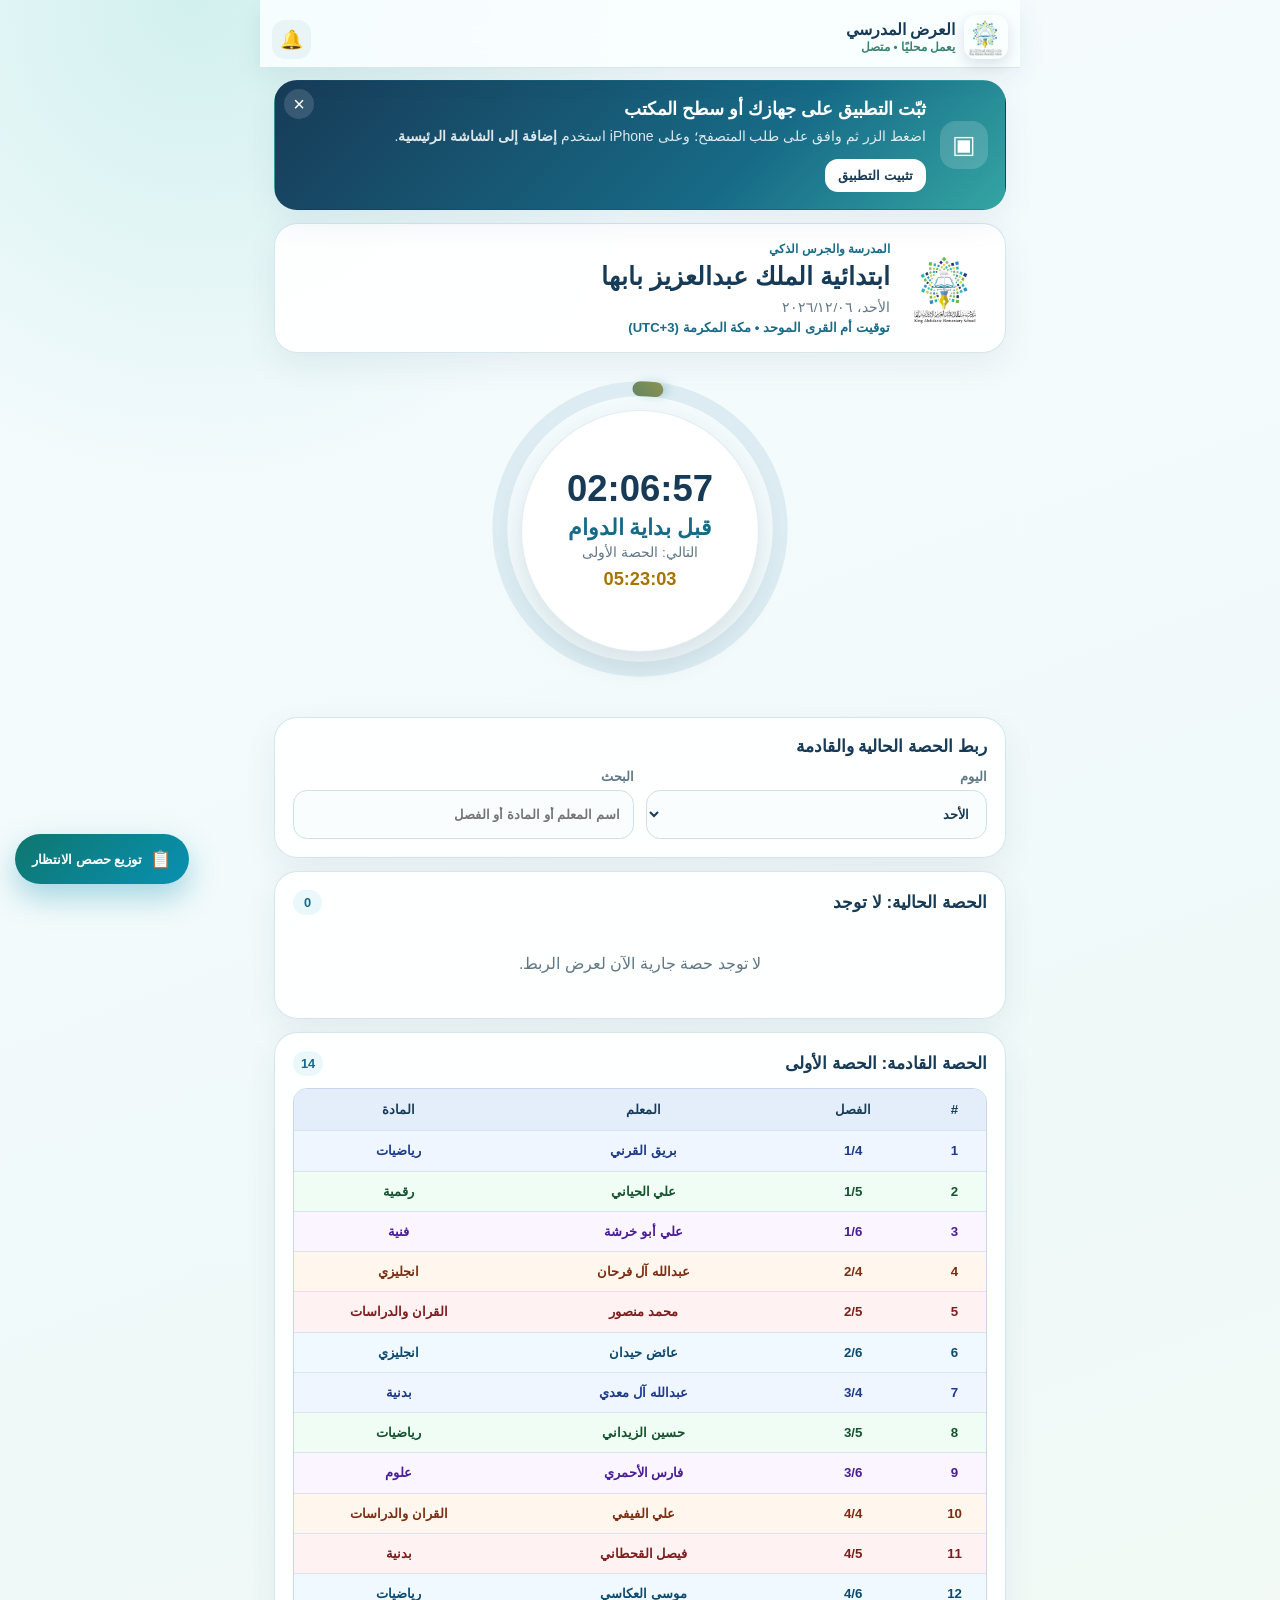
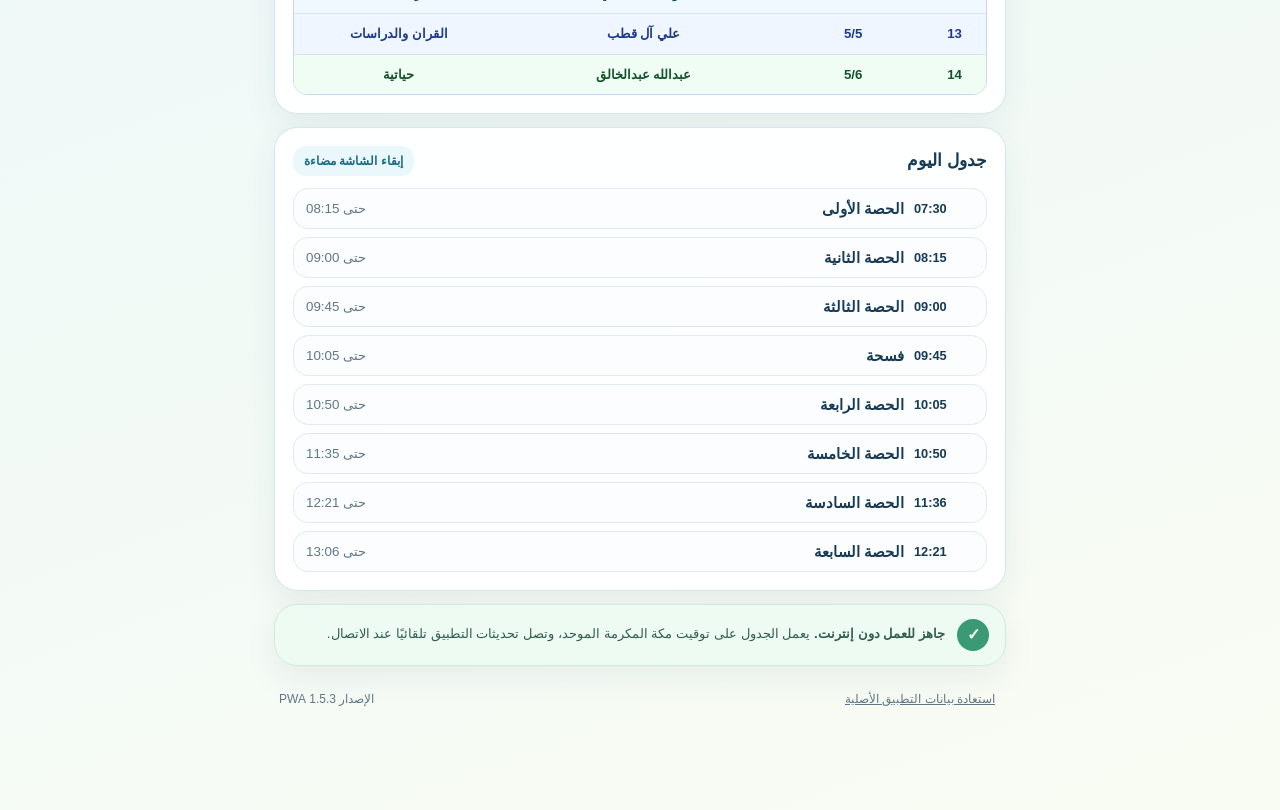
==== commit 6b987370: "تطبيق التوقيت الشتوي وبداية الحصة الأولى 7:30" ====
--- a/iphone/index.html
+++ b/iphone/index.html
@@ -127,7 +127,7 @@
 
     <footer>
       <button id="reset-button" type="button">استعادة بيانات التطبيق الأصلية</button>
-      <span>الإصدار 1.5.2 PWA</span>
+      <span>الإصدار 1.5.3 PWA</span>
     </footer>
   </main>
 
